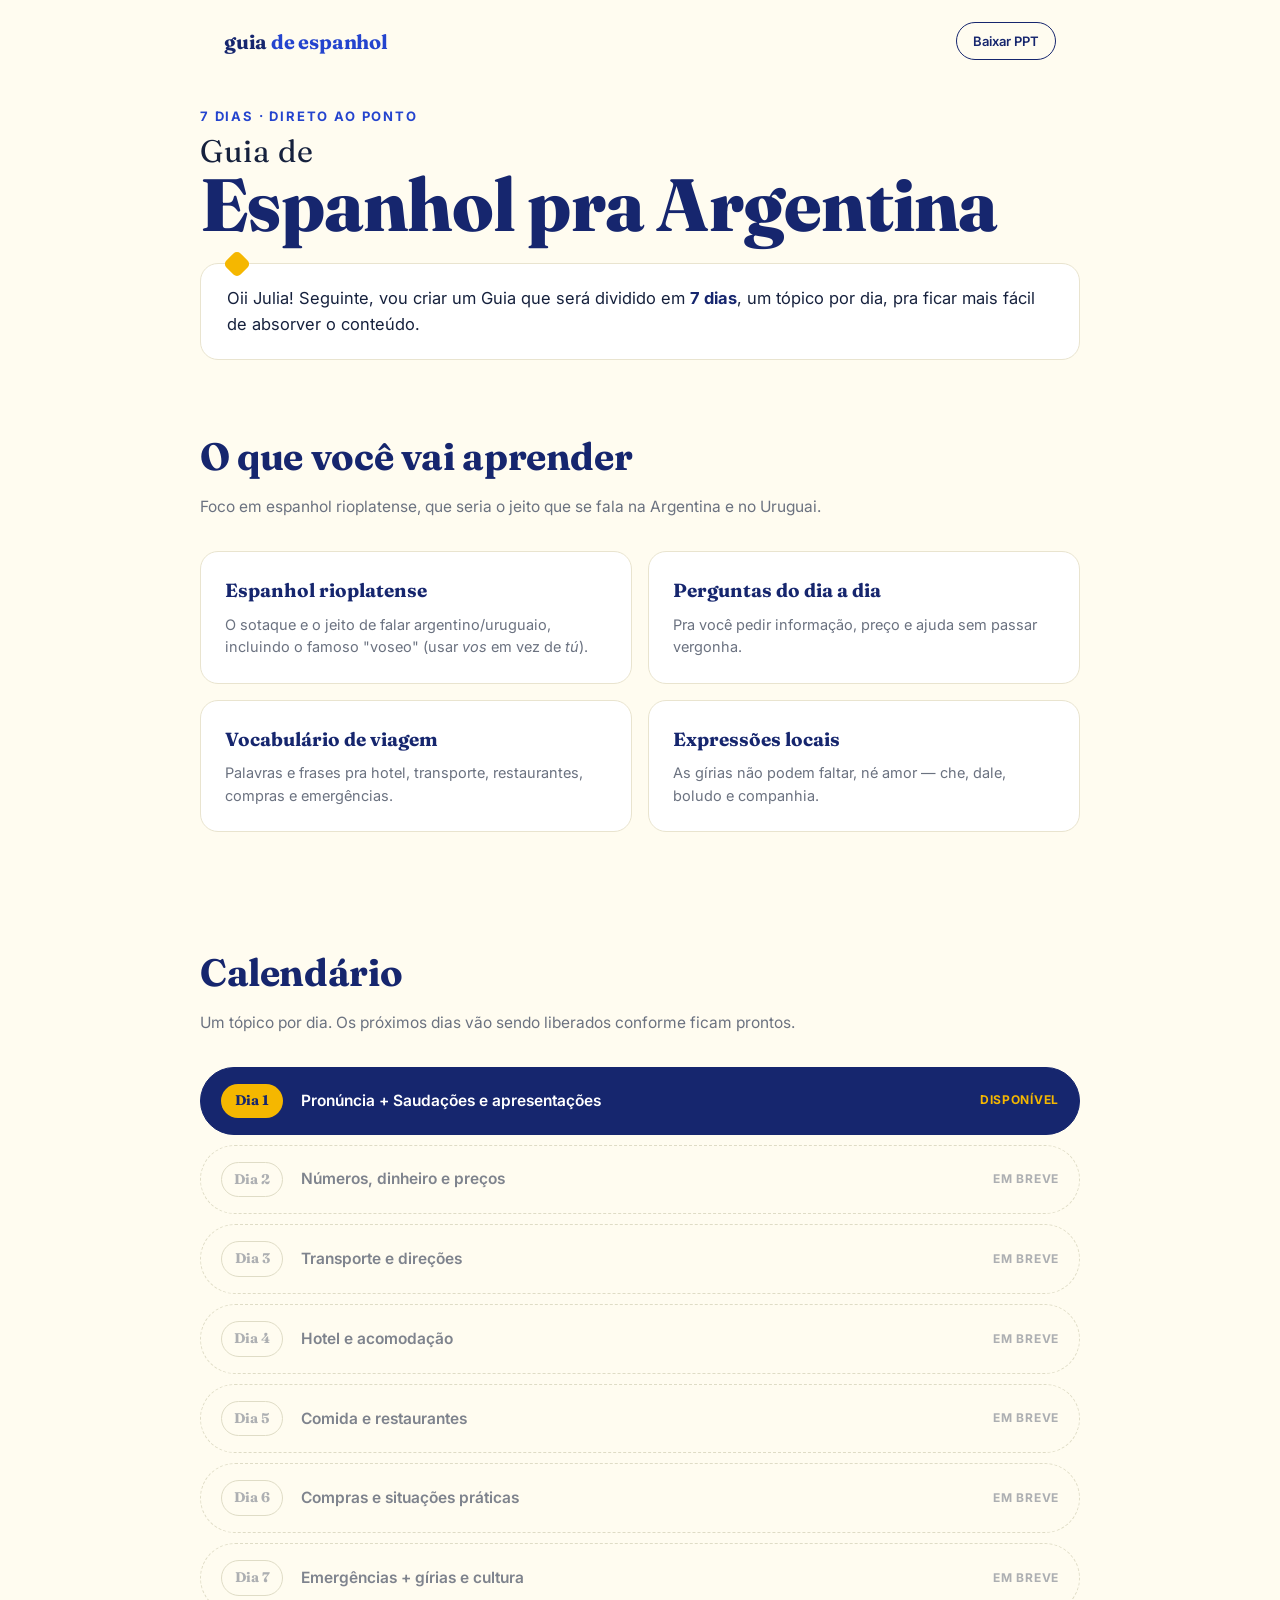
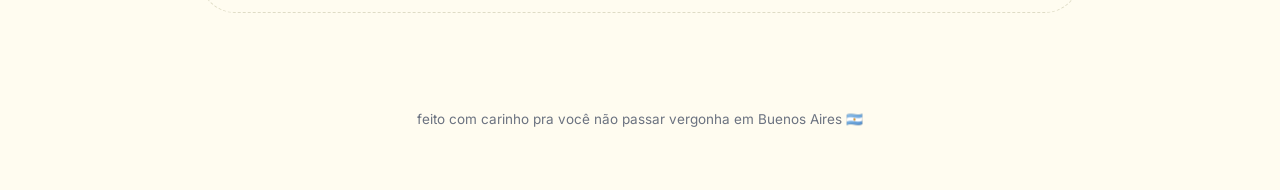
==== index.html @ d3ec05b2 "Add files via upload" ====
<!DOCTYPE html>
<html lang="pt-BR">
<head>
<meta charset="UTF-8">
<meta name="viewport" content="width=device-width, initial-scale=1.0">
<title>Guia de Espanhol — pra Julia não passar vergonha na Argentina</title>
<link rel="preconnect" href="https://fonts.googleapis.com">
<link rel="preconnect" href="https://fonts.gstatic.com" crossorigin>
<link href="https://fonts.googleapis.com/css2?family=Fraunces:ital,wght@0,400;0,700;0,800;1,600&family=Inter:wght@400;500;600;700&display=swap" rel="stylesheet">
<link rel="stylesheet" href="styles.css">
</head>
<body>

<nav class="nav">
  <a href="index.html" class="nav-logo">guia <span>de espanhol</span></a>
  <a href="assets/parte 1.pdf" class="nav-cta" download>Baixar PPT</a>
</nav>

<header class="wrap hero">
  <p class="eyebrow">7 dias · direto ao ponto</p>
  <h1><span class="thin">Guia de</span>Espanhol pra Argentina</h1>
  <div class="hero-note">
    Oii Julia! Seguinte, vou criar um Guia que será dividido em <b>7 dias</b>, um tópico por dia,
    pra ficar mais fácil de absorver o conteúdo.
  </div>
</header>

<section class="wrap section">
  <h2 class="section-title">O que você vai aprender</h2>
  <p class="section-sub">Foco em espanhol rioplatense, que seria o jeito que se fala na Argentina e no Uruguai.</p>
  <div class="learn-grid">
    <div class="learn-card">
      <h3>Espanhol rioplatense</h3>
      <p>O sotaque e o jeito de falar argentino/uruguaio, incluindo o famoso "voseo" (usar <em>vos</em> em vez de <em>tú</em>).</p>
    </div>
    <div class="learn-card">
      <h3>Perguntas do dia a dia</h3>
      <p>Pra você pedir informação, preço e ajuda sem passar vergonha.</p>
    </div>
    <div class="learn-card">
      <h3>Vocabulário de viagem</h3>
      <p>Palavras e frases pra hotel, transporte, restaurantes, compras e emergências.</p>
    </div>
    <div class="learn-card">
      <h3>Expressões locais</h3>
      <p>As gírias não podem faltar, né amor — che, dale, boludo e companhia.</p>
    </div>
  </div>
</section>

<section class="wrap section">
  <h2 class="section-title">Calendário</h2>
  <p class="section-sub">Um tópico por dia. Os próximos dias vão sendo liberados conforme ficam prontos.</p>
  <div class="cal">
    <a class="cal-row active" href="dia-1.html">
      <span class="cal-day">Dia 1</span>
      <span class="cal-topic">Pronúncia + Saudações e apresentações</span>
      <span class="cal-tag">Disponível</span>
    </a>
    <div class="cal-row locked">
      <span class="cal-day">Dia 2</span>
      <span class="cal-topic">Números, dinheiro e preços</span>
      <span class="cal-tag">Em breve</span>
    </div>
    <div class="cal-row locked">
      <span class="cal-day">Dia 3</span>
      <span class="cal-topic">Transporte e direções</span>
      <span class="cal-tag">Em breve</span>
    </div>
    <div class="cal-row locked">
      <span class="cal-day">Dia 4</span>
      <span class="cal-topic">Hotel e acomodação</span>
      <span class="cal-tag">Em breve</span>
    </div>
    <div class="cal-row locked">
      <span class="cal-day">Dia 5</span>
      <span class="cal-topic">Comida e restaurantes</span>
      <span class="cal-tag">Em breve</span>
    </div>
    <div class="cal-row locked">
      <span class="cal-day">Dia 6</span>
      <span class="cal-topic">Compras e situações práticas</span>
      <span class="cal-tag">Em breve</span>
    </div>
    <div class="cal-row locked">
      <span class="cal-day">Dia 7</span>
      <span class="cal-topic">Emergências + gírias e cultura</span>
      <span class="cal-tag">Em breve</span>
    </div>
  </div>
</section>


<footer class="footer wrap">
  feito com carinho pra você não passar vergonha em Buenos Aires 🇦🇷
</footer>

</body>
</html>
---- styles.css ----
:root {
  --bg: #FFFCF0;
  --card: #FFFFFF;
  --ink: #16213D;
  --muted: #6B7280;
  --navy: #2444CE;
  --navy-dark: #16266E;
  --sage: #DAD8BE;
  --sage-line: #C6C3A4;
  --gold: #F5B700;
  --line: #E9E4CF;
  --radius: 18px;
}

* { box-sizing: border-box; }

html { scroll-behavior: smooth; }

body {
  margin: 0;
  background: var(--bg);
  color: var(--ink);
  font-family: 'Inter', -apple-system, BlinkMacSystemFont, sans-serif;
  font-size: 16px;
  line-height: 1.55;
  -webkit-font-smoothing: antialiased;
}

a { color: var(--navy); }

.wrap {
  max-width: 880px;
  margin: 0 auto;
  padding: 0 24px;
}

/* ---------- Nav ---------- */
.nav {
  display: flex;
  align-items: center;
  justify-content: space-between;
  padding: 22px 24px;
  max-width: 880px;
  margin: 0 auto;
}
.nav-logo {
  font-family: 'Fraunces', serif;
  font-weight: 700;
  font-size: 20px;
  color: var(--navy-dark);
  text-decoration: none;
  letter-spacing: -0.01em;
}
.nav-logo span { color: var(--navy); }
.nav-cta {
  font-size: 13px;
  font-weight: 600;
  text-decoration: none;
  color: var(--navy-dark);
  border: 1.5px solid var(--navy-dark);
  padding: 8px 16px;
  border-radius: 100px;
  transition: background 0.15s ease, color 0.15s ease;
}
.nav-cta:hover { background: var(--navy-dark); color: #fff; }

/* ---------- Hero ---------- */
.hero {
  padding: 24px 0 12px;
}
.eyebrow {
  font-size: 13px;
  font-weight: 700;
  letter-spacing: 0.14em;
  text-transform: uppercase;
  color: var(--navy);
  margin: 0 0 10px;
}
.hero h1 {
  font-family: 'Fraunces', serif;
  font-weight: 800;
  font-size: clamp(42px, 8vw, 74px);
  line-height: 0.98;
  letter-spacing: -0.01em;
  margin: 0 0 22px;
  color: var(--navy-dark);
}
.hero h1 .thin {
  display: block;
  font-weight: 400;
  font-size: 0.42em;
  letter-spacing: 0.02em;
  color: var(--ink);
  margin-bottom: 2px;
}
.hero-note {
  background: var(--card);
  border: 1px solid var(--line);
  border-radius: var(--radius);
  padding: 22px 26px;
  font-size: 16.5px;
  max-width: none;
  position: relative;
}
.hero-note::before {
  content: "";
  position: absolute;
  left: 26px; top: -10px;
  width: 20px; height: 20px;
  background: var(--gold);
  border-radius: 5px;
  transform: rotate(45deg);
}
.hero-note b { color: var(--navy-dark); }

/* ---------- Section headers ---------- */
.section { padding: 56px 0; }
.section-title {
  font-family: 'Fraunces', serif;
  font-weight: 700;
  font-size: clamp(28px, 4vw, 38px);
  color: var(--navy-dark);
  margin: 0 0 8px;
  letter-spacing: -0.01em;
}
.section-sub {
  color: var(--muted);
  margin: 0 0 32px;
  font-size: 15.5px;
  max-width: 100%;
}

/* ---------- Learn cards ---------- */
.learn-grid {
  display: grid;
  grid-template-columns: 1fr 1fr;
  gap: 16px;
}
.learn-card {
  background: var(--card);
  border: 1px solid var(--line);
  border-radius: var(--radius);
  padding: 24px;
}
.learn-card h3 {
  font-family: 'Fraunces', serif;
  font-size: 19px;
  margin: 0 0 8px;
  color: var(--navy-dark);
}
.learn-card p {
  margin: 0;
  font-size: 14.5px;
  color: var(--muted);
}

/* ---------- Calendar ---------- */
.cal {
  display: flex;
  flex-direction: column;
  gap: 10px;
}
.cal-row {
  display: flex;
  align-items: center;
  gap: 18px;
  padding: 16px 20px;
  border-radius: 100px;
  background: var(--sage);
  border: 1px solid var(--sage-line);
  text-decoration: none;
  color: var(--ink);
  transition: transform 0.12s ease, box-shadow 0.12s ease;
}
.cal-row.active {
  background: var(--navy-dark);
  border-color: var(--navy-dark);
  color: #fff;
}
.cal-row.active:hover {
  transform: translateX(4px);
  box-shadow: 0 6px 18px rgba(22,38,110,0.25);
}
.cal-row.locked {
  opacity: 0.55;
  background: transparent;
  border-style: dashed;
  cursor: default;
}
.cal-day {
  font-family: 'Fraunces', serif;
  font-weight: 700;
  font-size: 14px;
  min-width: 62px;
  padding: 6px 0;
  text-align: center;
  border-radius: 100px;
  background: rgba(255,255,255,0.6);
  color: var(--navy-dark);
}
.cal-row.active .cal-day { background: var(--gold); color: var(--navy-dark); }
.cal-row.locked .cal-day { background: transparent; border: 1px solid var(--sage-line); color: var(--muted); }
.cal-topic { font-size: 15.5px; font-weight: 600; flex: 1; }
.cal-tag {
  font-size: 12px;
  font-weight: 700;
  text-transform: uppercase;
  letter-spacing: 0.06em;
  color: var(--muted);
}
.cal-row.active .cal-tag { color: var(--gold); }

/* ---------- PPT card ---------- */
.ppt-card {
  display: flex;
  align-items: center;
  gap: 24px;
  background: var(--navy-dark);
  border-radius: var(--radius);
  padding: 30px 32px;
  color: #fff;
}
.ppt-icon {
  width: 56px; height: 56px;
  border-radius: 14px;
  background: var(--gold);
  flex: none;
  display: flex; align-items: center; justify-content: center;
  font-family: 'Fraunces', serif;
  font-weight: 800;
  font-size: 20px;
  color: var(--navy-dark);
}
.ppt-body h3 { margin: 0 0 4px; font-family: 'Fraunces', serif; font-size: 20px; }
.ppt-body p { margin: 0; color: #C8D2F2; font-size: 14px; }
.ppt-btn {
  margin-left: auto;
  flex: none;
  background: var(--gold);
  color: var(--navy-dark);
  text-decoration: none;
  font-weight: 700;
  font-size: 14px;
  padding: 12px 22px;
  border-radius: 100px;
  white-space: nowrap;
}
.ppt-btn:hover { background: #ffcc33; }

/* ---------- Footer ---------- */
.footer {
  padding: 40px 0 60px;
  text-align: center;
  color: var(--muted);
  font-size: 13.5px;
}

/* ---------- Day page ---------- */
.day-header { padding: 34px 0 8px; }
.back-link {
  display: inline-flex;
  align-items: center;
  gap: 6px;
  text-decoration: none;
  color: var(--muted);
  font-size: 13.5px;
  font-weight: 600;
  margin-bottom: 18px;
}
.day-eyebrow {
  font-size: 13px;
  font-weight: 700;
  letter-spacing: 0.1em;
  text-transform: uppercase;
  color: var(--navy);
  margin: 0 0 10px;
}
.day-header h1 {
  font-family: 'Fraunces', serif;
  font-weight: 800;
  font-size: clamp(32px, 5.5vw, 48px);
  color: var(--navy-dark);
  margin: 0 0 20px;
  line-height: 1.05;
}
.day-intro {
  background: var(--card);
  border: 1px solid var(--line);
  border-radius: var(--radius);
  padding: 20px 24px;
  font-size: 15.5px;
  margin-bottom: 8px;
}

.block { padding: 40px 0 0; }
.block h2 {
  font-family: 'Fraunces', serif;
  font-size: 24px;
  color: var(--navy-dark);
  margin: 0 0 18px;
}

table.vocab {
  width: 100%;
  border-collapse: collapse;
  background: var(--card);
  border: 1px solid var(--line);
  border-radius: var(--radius);
  overflow: hidden;
}
table.vocab th, table.vocab td {
  text-align: left;
  padding: 13px 18px;
  font-size: 14.5px;
  border-bottom: 1px solid var(--line);
}
table.vocab th {
  background: var(--sage);
  color: var(--navy-dark);
  font-family: 'Fraunces', serif;
  font-weight: 700;
  font-size: 13px;
  text-transform: uppercase;
  letter-spacing: 0.04em;
}
table.vocab tr:last-child td { border-bottom: none; }
table.vocab td.es { color: var(--navy); font-weight: 600; }
table.vocab td.pron { color: var(--muted); font-style: italic; }

ul.phrase-list {
  list-style: none;
  margin: 0; padding: 0;
  display: grid;
  gap: 10px;
}
ul.phrase-list li {
  background: var(--card);
  border: 1px solid var(--line);
  border-radius: 12px;
  padding: 13px 18px;
  font-size: 15px;
  display: flex;
  gap: 10px;
  align-items: baseline;
}
ul.phrase-list b { color: var(--navy-dark); }
ul.phrase-list .arrow { color: var(--gold); font-weight: 700; }

.callout {
  background: var(--navy-dark);
  color: #fff;
  border-radius: var(--radius);
  padding: 26px 28px;
}
.callout h2 { color: var(--gold); }
.callout ul { margin: 0; padding-left: 20px; }
.callout li { margin-bottom: 10px; font-size: 15.5px; }
.callout li:last-child { margin-bottom: 0; }

.day-nav {
  display: flex;
  justify-content: space-between;
  gap: 16px;
  padding: 50px 0 20px;
}
.day-nav a, .day-nav span {
  flex: 1;
  padding: 18px 20px;
  border-radius: var(--radius);
  text-decoration: none;
  font-size: 14px;
}
.day-nav .prev {
  background: var(--card);
  border: 1px solid var(--line);
  color: var(--ink);
}
.day-nav .next {
  background: transparent;
  border: 1px dashed var(--sage-line);
  color: var(--muted);
  text-align: right;
}
.day-nav small { display: block; font-weight: 700; text-transform: uppercase; letter-spacing: 0.06em; font-size: 11px; margin-bottom: 4px; opacity: 0.7; }

@media (max-width: 640px) {
  .learn-grid { grid-template-columns: 1fr; }
  .ppt-card { flex-direction: column; align-items: flex-start; }
  .ppt-btn { margin-left: 0; }
  .cal-row { padding: 14px 16px; gap: 12px; }
  .day-nav { flex-direction: column; }
  .day-nav .next { text-align: left; }
}
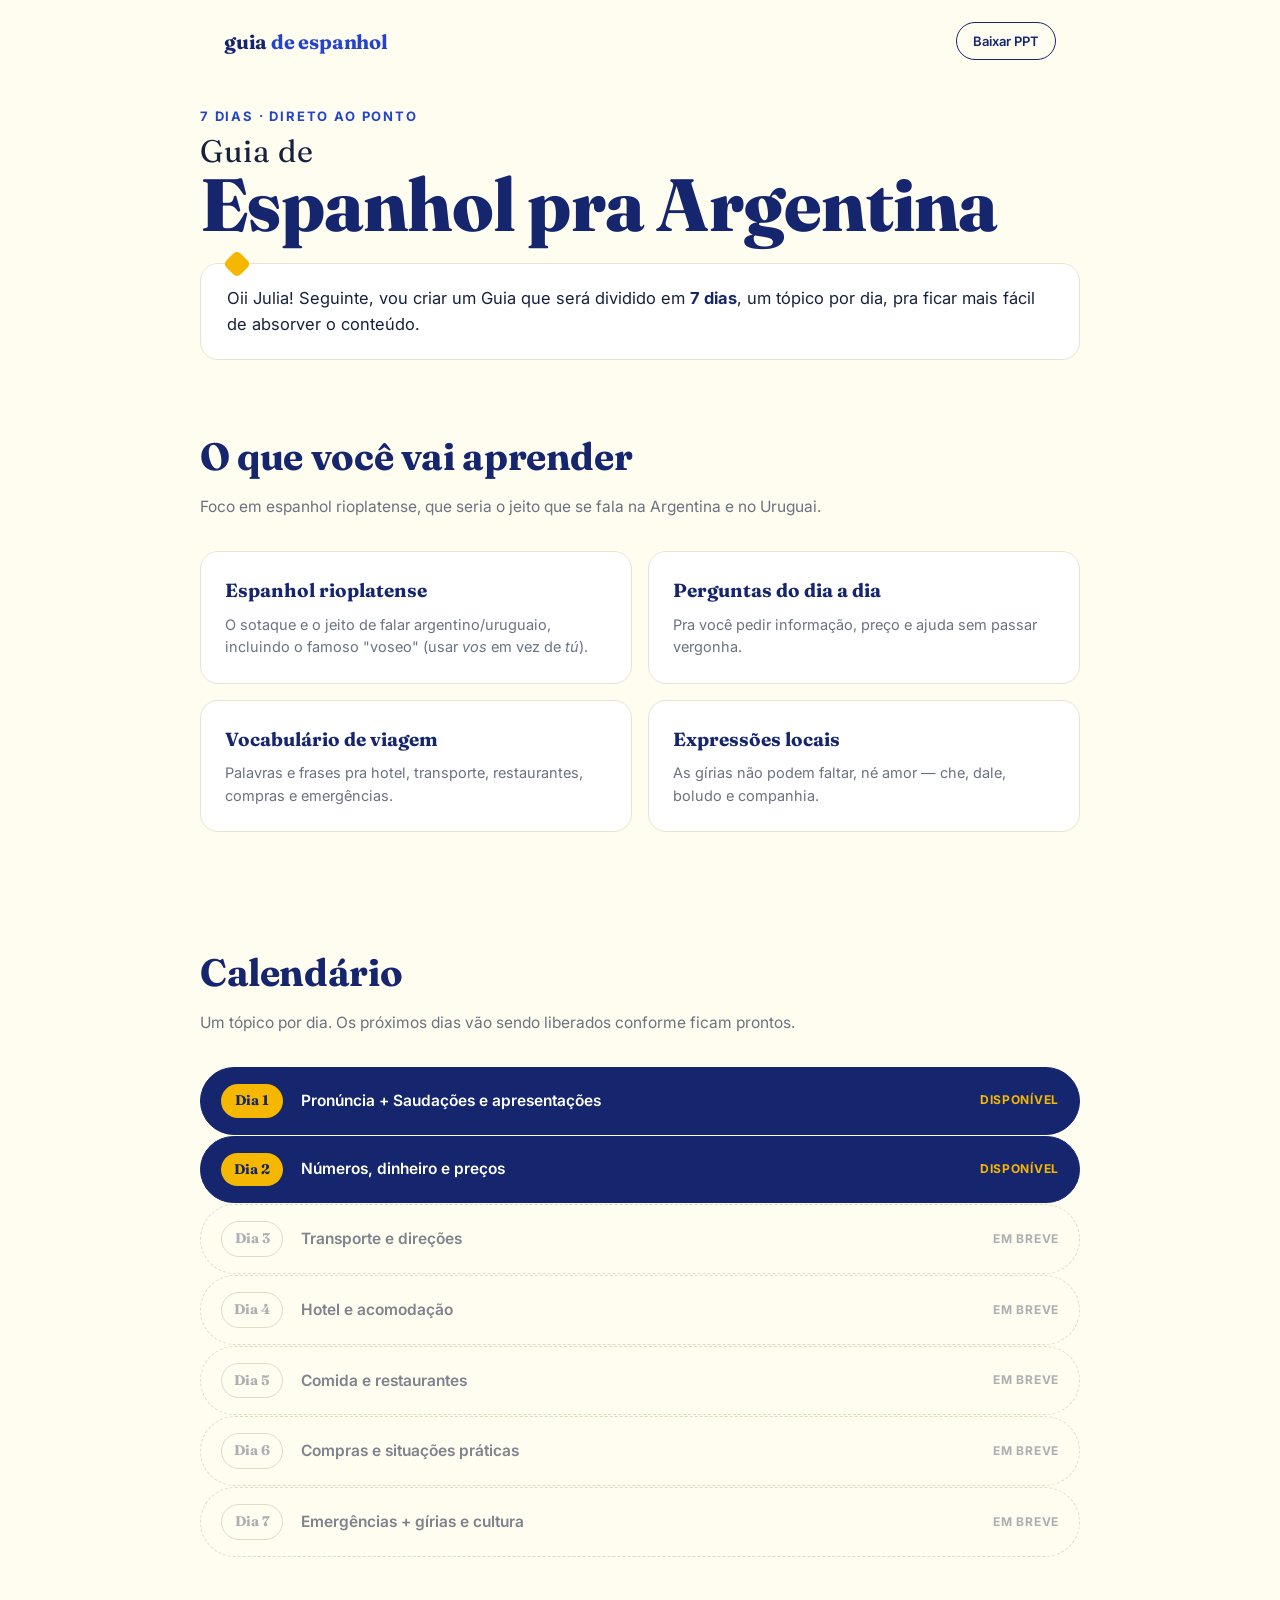
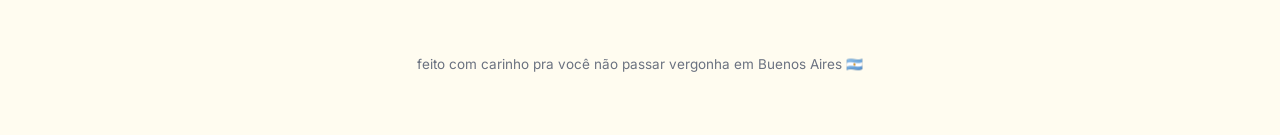
==== commit 291f0229: "add Dia 2" ====
--- a/index.html
+++ b/index.html
@@ -51,17 +51,16 @@
 <section class="wrap section">
   <h2 class="section-title">Calendário</h2>
   <p class="section-sub">Um tópico por dia. Os próximos dias vão sendo liberados conforme ficam prontos.</p>
-  <div class="cal">
     <a class="cal-row active" href="dia-1.html">
       <span class="cal-day">Dia 1</span>
       <span class="cal-topic">Pronúncia + Saudações e apresentações</span>
       <span class="cal-tag">Disponível</span>
     </a>
-    <div class="cal-row locked">
+    <a class="cal-row active" href="dia-2.html">
       <span class="cal-day">Dia 2</span>
       <span class="cal-topic">Números, dinheiro e preços</span>
-      <span class="cal-tag">Em breve</span>
-    </div>
+      <span class="cal-tag">Disponível</span>
+    </a>
     <div class="cal-row locked">
       <span class="cal-day">Dia 3</span>
       <span class="cal-topic">Transporte e direções</span>
--- a/styles.css
+++ b/styles.css
@@ -158,7 +158,7 @@
 .cal {
   display: flex;
   flex-direction: column;
-  gap: 10px;
+  gap: 20px;
 }
 .cal-row {
   display: flex;
@@ -166,6 +166,7 @@
   gap: 18px;
   padding: 16px 20px;
   border-radius: 100px;
+  margin-bottom: 1px;
   background: var(--sage);
   border: 1px solid var(--sage-line);
   text-decoration: none;
@@ -179,7 +180,7 @@
 }
 .cal-row.active:hover {
   transform: translateX(4px);
-  box-shadow: 0 6px 18px rgba(22,38,110,0.25);
+  box-shadow: 0 6px 16px rgba(22,38,110,0.25);
 }
 .cal-row.locked {
   opacity: 0.55;
@@ -382,6 +383,94 @@
   text-align: right;
 }
 .day-nav small { display: block; font-weight: 700; text-transform: uppercase; letter-spacing: 0.06em; font-size: 11px; margin-bottom: 4px; opacity: 0.7; }
+
+
+/* ---------- Number chips ---------- */
+.num-grid {
+  display: flex;
+  flex-wrap: wrap;
+  gap: 10px;
+}
+.num-chip {
+  background: var(--card);
+  border: 1px solid var(--line);
+  border-radius: 12px;
+  padding: 10px 16px;
+  font-size: 14px;
+  display: flex;
+  gap: 8px;
+  align-items: baseline;
+}
+.num-chip b { color: var(--navy-dark); font-family: 'Fraunces', serif; }
+.num-chip span { color: var(--muted); font-size: 13px; }
+
+/* ---------- Video card ---------- */
+.video-card {
+  display: flex;
+  align-items: center;
+  gap: 20px;
+  background: var(--card);
+  border: 1px solid var(--line);
+  border-radius: var(--radius);
+  padding: 22px 26px;
+}
+.video-icon {
+  width: 48px; height: 48px;
+  border-radius: 50%;
+  background: var(--gold);
+  display: flex; align-items: center; justify-content: center;
+  font-size: 16px;
+  color: var(--navy-dark);
+  flex: none;
+}
+.video-body h3 { margin: 0 0 4px; font-family: 'Fraunces', serif; font-size: 17px; color: var(--navy-dark); }
+.video-body p { margin: 0; color: var(--muted); font-size: 13.5px; }
+.video-link {
+  margin-left: auto;
+  flex: none;
+  font-weight: 700;
+  font-size: 13.5px;
+  text-decoration: none;
+  color: var(--navy);
+  border: 1.5px solid var(--navy);
+  padding: 10px 18px;
+  border-radius: 100px;
+}
+.video-link:hover { background: var(--navy); color: #fff; }
+
+/* ---------- Tip list ---------- */
+ul.tip-list {
+  list-style: none;
+  margin: 0; padding: 0;
+  display: flex;
+  flex-direction: column;
+  gap: 14px;
+}
+ul.tip-list li {
+  display: flex;
+  gap: 16px;
+  background: var(--card);
+  border: 1px solid var(--line);
+  border-radius: 14px;
+  padding: 18px 20px;
+}
+.tip-num {
+  font-family: 'Fraunces', serif;
+  font-weight: 700;
+  font-size: 15px;
+  min-width: 34px; height: 34px;
+  border-radius: 50%;
+  background: var(--sage);
+  color: var(--navy-dark);
+  display: flex; align-items: center; justify-content: center;
+  flex: none;
+}
+.tip-body h4 { margin: 0 0 6px; font-size: 15.5px; color: var(--navy-dark); font-family: 'Fraunces', serif; }
+.tip-body p { margin: 0 0 8px; font-size: 14px; color: var(--muted); }
+.tip-body p:last-child { margin-bottom: 0; }
+.tip-body ul { margin: 6px 0 0; padding-left: 18px; color: var(--muted); font-size: 13.5px; }
+.tip-body ul li { margin-bottom: 3px; }
+
 
 @media (max-width: 640px) {
   .learn-grid { grid-template-columns: 1fr; }
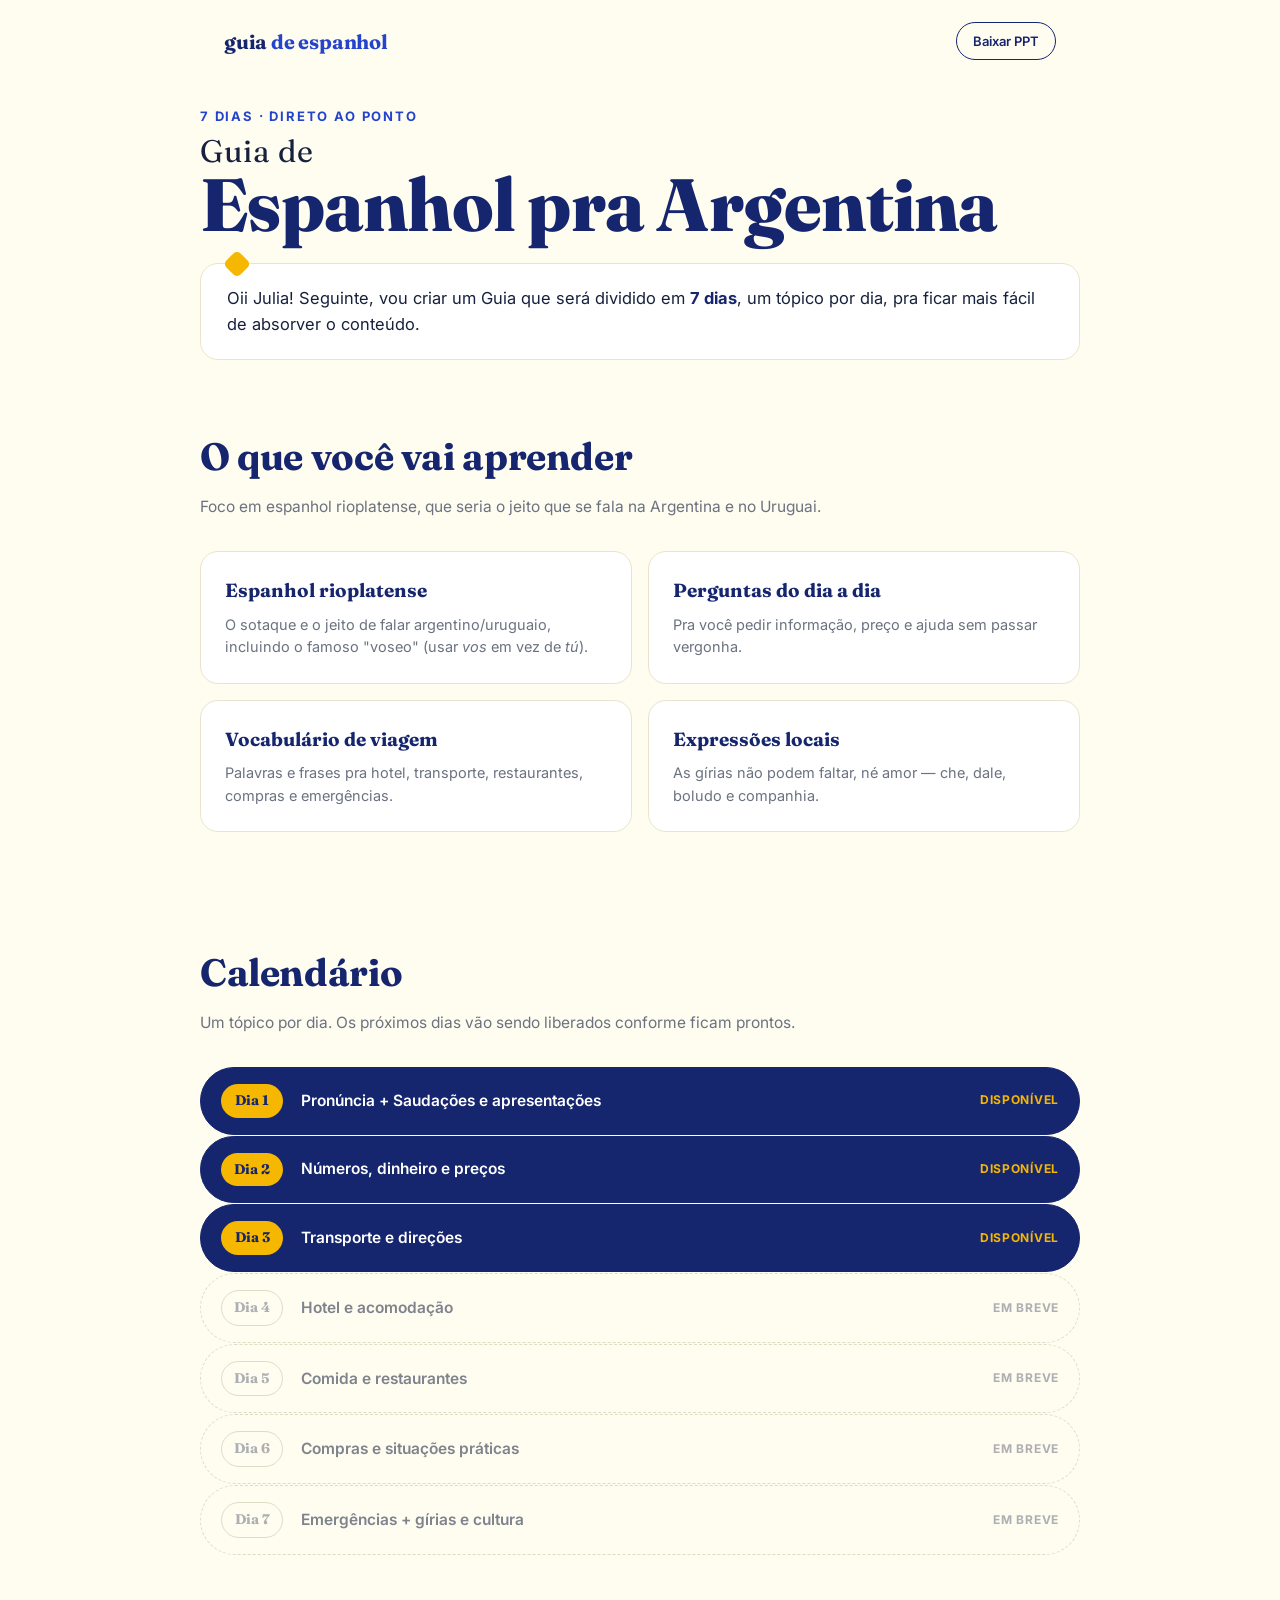
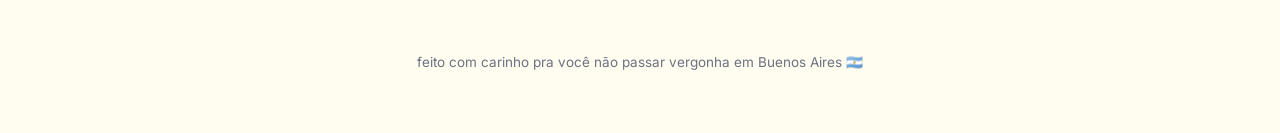
==== commit 5985d837: "i just forgot one detail rsrs" ====
--- a/index.html
+++ b/index.html
@@ -61,11 +61,11 @@
       <span class="cal-topic">Números, dinheiro e preços</span>
       <span class="cal-tag">Disponível</span>
     </a>
-    <div class="cal-row locked">
+     <a class="cal-row active" href="dia-3.html">
       <span class="cal-day">Dia 3</span>
       <span class="cal-topic">Transporte e direções</span>
-      <span class="cal-tag">Em breve</span>
-    </div>
+      <span class="cal-tag">Disponível</span>
+    </a>
     <div class="cal-row locked">
       <span class="cal-day">Dia 4</span>
       <span class="cal-topic">Hotel e acomodação</span>
--- a/styles.css
+++ b/styles.css
@@ -377,9 +377,9 @@
   color: var(--ink);
 }
 .day-nav .next {
-  background: transparent;
-  border: 1px dashed var(--sage-line);
-  color: var(--muted);
+  background: var(--card);
+  border: 1px solid var(--line);
+  color: var(--ink);
   text-align: right;
 }
 .day-nav small { display: block; font-weight: 700; text-transform: uppercase; letter-spacing: 0.06em; font-size: 11px; margin-bottom: 4px; opacity: 0.7; }
@@ -472,7 +472,87 @@
 .tip-body ul li { margin-bottom: 3px; }
 
 
+/* ---------- Mini note ---------- */
+.mini-note {
+  background: var(--card);
+  border: 1px solid var(--line);
+  border-left: 4px solid var(--gold);
+  border-radius: 12px;
+  padding: 14px 18px;
+  font-size: 14px;
+  color: var(--ink);
+}
+.mini-note b { color: var(--navy-dark); }
+
+/* ---------- Numbered steps ---------- */
+ol.steps {
+  list-style: none;
+  margin: 0; padding: 0;
+  display: flex;
+  flex-direction: column;
+  gap: 10px;
+  counter-reset: step;
+}
+ol.steps li {
+  display: flex;
+  gap: 14px;
+  align-items: center;
+  background: var(--card);
+  border: 1px solid var(--line);
+  border-radius: 12px;
+  padding: 12px 16px;
+  font-size: 14.5px;
+}
+ol.steps li::before {
+  counter-increment: step;
+  content: counter(step);
+  font-family: 'Fraunces', serif;
+  font-weight: 700;
+  min-width: 28px; height: 28px;
+  border-radius: 50%;
+  background: var(--sage);
+  color: var(--navy-dark);
+  display: flex; align-items: center; justify-content: center;
+  flex: none;
+  font-size: 13px;
+}
+
+/* ---------- Resource / link list ---------- */
+ul.resource-list {
+  list-style: none;
+  margin: 0; padding: 0;
+  display: flex;
+  flex-direction: column;
+  gap: 12px;
+}
+ul.resource-list li {
+  background: var(--card);
+  border: 1px solid var(--line);
+  border-radius: 14px;
+  padding: 16px 20px;
+}
+ul.resource-list h4 { margin: 0 0 4px; font-family: 'Fraunces', serif; font-size: 15px; color: var(--navy-dark); }
+ul.resource-list p { margin: 0 0 8px; font-size: 13.5px; color: var(--muted); }
+ul.resource-list a { font-size: 13px; font-weight: 700; text-decoration: none; color: var(--navy); }
+ul.resource-list a:hover { text-decoration: underline; }
+
+/* ---------- Embedded map ---------- */
+.map-embed {
+  width: 100%;
+  aspect-ratio: 4 / 3;
+  border: 1px solid var(--line);
+  border-radius: var(--radius);
+  overflow: hidden;
+}
+.map-embed iframe {
+  width: 100%;
+  height: 100%;
+  border: 0;
+  display: block;
+}
+
 @media (max-width: 640px) {
+  .map-embed { aspect-ratio: 3 / 4; }
   .learn-grid { grid-template-columns: 1fr; }
   .ppt-card { flex-direction: column; align-items: flex-start; }
   .ppt-btn { margin-left: 0; }
